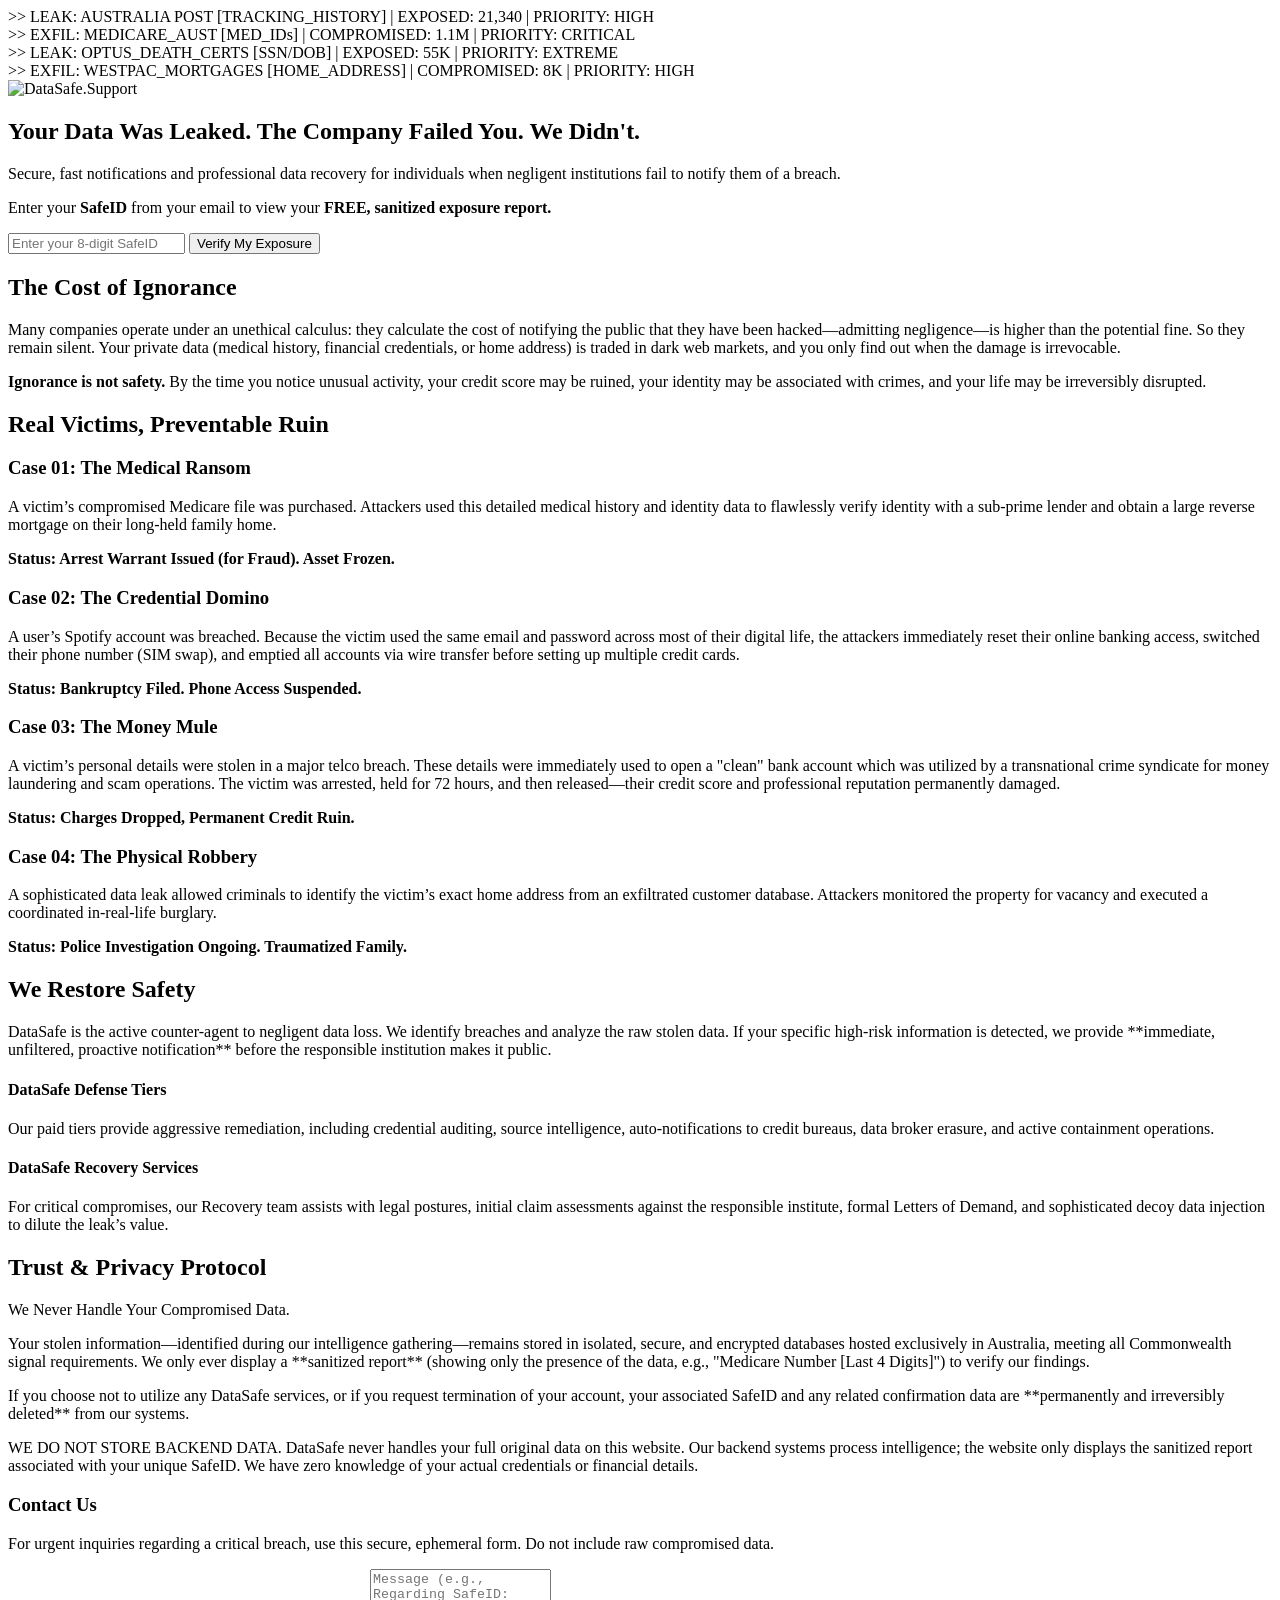
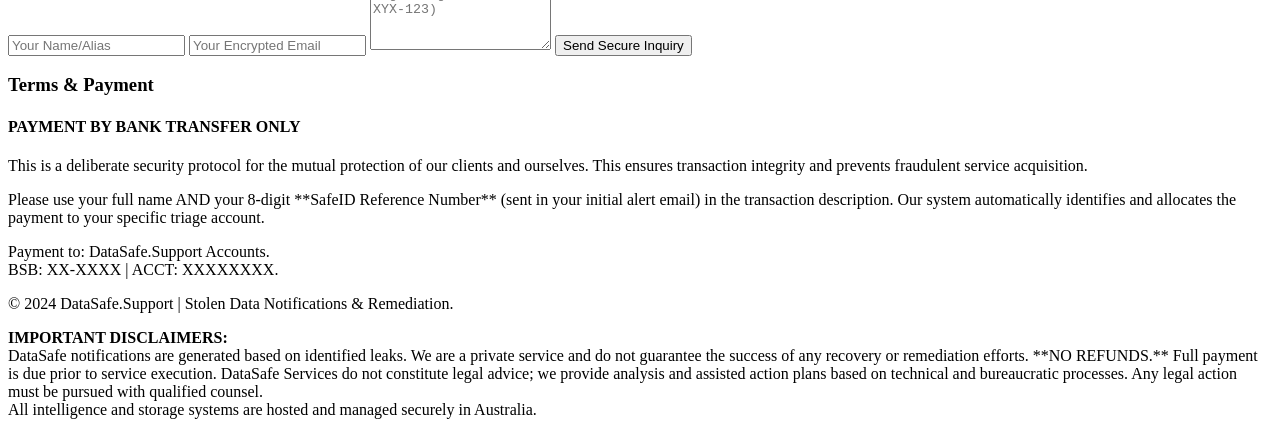
==== index.html @ 3dfd9008 "Create index.html" ====
<!DOCTYPE html>
<html lang="en">
<head>
    <meta charset="UTF-8">
    <meta name="viewport" content="width=device-width, initial-scale=1.0">
    <title>DataSafe.Support | Stolen Data Notifications & Recovery</title>
    
    <link rel="stylesheet" href="style.css">

    <link rel="preconnect" href="https://fonts.googleapis.com">
    <link href="https://fonts.googleapis.com/css2?family=Saira:wght@600;800&family=Open+Sans:wght@400;700&display=swap" rel="stylesheet">
</head>
<body>

<div class="ticker-wrap">
  <div class="ticker">
    <div class="ticker__item">>> LEAK: AUSTRALIA POST [TRACKING_HISTORY] | EXPOSED: 21,340 | PRIORITY: HIGH</div>
    <div class="ticker__item">>> EXFIL: MEDICARE_AUST [MED_IDs] | COMPROMISED: 1.1M | PRIORITY: CRITICAL</div>
    <div class="ticker__item">>> LEAK: OPTUS_DEATH_CERTS [SSN/DOB] | EXPOSED: 55K | PRIORITY: EXTREME</div>
    <div class="ticker__item">>> EXFIL: WESTPAC_MORTGAGES [HOME_ADDRESS] | COMPROMISED: 8K | PRIORITY: HIGH</div>
  </div>
</div>

<header>
    <div class="container">
        <img src="datasafe-logo.png" alt="DataSafe.Support" class="logo">
    </div>
</header>

<section id="hero">
    <div class="container hero-content">
        <h1>Your Data Was Leaked. The Company Failed You. We Didn't.</h1>
        <p class="subtitle">Secure, fast notifications and professional data recovery for individuals when negligent institutions fail to notify them of a breach.</p>
        <p class="cta-text">Enter your <strong>SafeID</strong> from your email to view your <strong>FREE, sanitized exposure report.</strong></p>
        
        <div class="safe-id-entry">
            <form action="#">
                <input type="text" placeholder="Enter your 8-digit SafeID" name="safe_id" class="id-input">
                <button type="submit" class="btn btn-primary">Verify My Exposure</button>
            </form>
        </div>
    </div>
</section>

<section id="problem">
    <div class="container">
        <h2>The Cost of Ignorance</h2>
        <p class="intro-text">Many companies operate under an unethical calculus: they calculate the cost of notifying the public that they have been hacked—admitting negligence—is higher than the potential fine. So they remain silent. Your private data (medical history, financial credentials, or home address) is traded in dark web markets, and you only find out when the damage is irrevocable.</p>
        <p class="intro-text"><strong>Ignorance is not safety.</strong> By the time you notice unusual activity, your credit score may be ruined, your identity may be associated with crimes, and your life may be irreversibly disrupted.</p>
    </div>
</section>

<section id="case-studies">
    <div class="container">
        <h2>Real Victims, Preventable Ruin</h2>
        
        <div class="case-grid">
            <div class="case-card">
                <h3>Case 01: The Medical Ransom</h3>
                <p>A victim’s compromised Medicare file was purchased. Attackers used this detailed medical history and identity data to flawlessly verify identity with a sub-prime lender and obtain a large reverse mortgage on their long-held family home.</p>
                <p class="outcome"><strong>Status: Arrest Warrant Issued (for Fraud). Asset Frozen.</strong></p>
            </div>
            <div class="case-card">
                <h3>Case 02: The Credential Domino</h3>
                <p>A user’s Spotify account was breached. Because the victim used the same email and password across most of their digital life, the attackers immediately reset their online banking access, switched their phone number (SIM swap), and emptied all accounts via wire transfer before setting up multiple credit cards.</p>
                <p class="outcome"><strong>Status: Bankruptcy Filed. Phone Access Suspended.</strong></p>
            </div>
            <div class="case-card">
                <h3>Case 03: The Money Mule</h3>
                <p>A victim’s personal details were stolen in a major telco breach. These details were immediately used to open a "clean" bank account which was utilized by a transnational crime syndicate for money laundering and scam operations. The victim was arrested, held for 72 hours, and then released—their credit score and professional reputation permanently damaged.</p>
                <p class="outcome"><strong>Status: Charges Dropped, Permanent Credit Ruin.</strong></p>
            </div>
            <div class="case-card">
                <h3>Case 04: The Physical Robbery</h3>
                <p>A sophisticated data leak allowed criminals to identify the victim’s exact home address from an exfiltrated customer database. Attackers monitored the property for vacancy and executed a coordinated in-real-life burglary.</p>
                <p class="outcome"><strong>Status: Police Investigation Ongoing. Traumatized Family.</strong></p>
            </div>
        </div>
    </div>
</section>

<section id="solution">
    <div class="container">
        <h2>We Restore Safety</h2>
        <p class="intro-text">DataSafe is the active counter-agent to negligent data loss. We identify breaches and analyze the raw stolen data. If your specific high-risk information is detected, we provide **immediate, unfiltered, proactive notification** before the responsible institution makes it public.</p>
        
        <div class="solution-details">
            <div class="solution-column">
                <h4>DataSafe Defense Tiers</h4>
                <p>Our paid tiers provide aggressive remediation, including credential auditing, source intelligence, auto-notifications to credit bureaus, data broker erasure, and active containment operations.</p>
            </div>
            <div class="solution-column">
                <h4>DataSafe Recovery Services</h4>
                <p>For critical compromises, our Recovery team assists with legal postures, initial claim assessments against the responsible institute, formal Letters of Demand, and sophisticated decoy data injection to dilute the leak’s value.</p>
            </div>
        </div>
    </div>
</section>

<section id="trust">
    <div class="container">
        <h2>Trust & Privacy Protocol</h2>
        <p class="disclaimer-large">We Never Handle Your Compromised Data.</p>
        <p>Your stolen information—identified during our intelligence gathering—remains stored in isolated, secure, and encrypted databases hosted exclusively in Australia, meeting all Commonwealth signal requirements. We only ever display a **sanitized report** (showing only the presence of the data, e.g., "Medicare Number [Last 4 Digits]") to verify our findings.</p>
        <p>If you choose not to utilize any DataSafe services, or if you request termination of your account, your associated SafeID and any related confirmation data are **permanently and irreversibly deleted** from our systems.</p>
        <p class="disclaimer-small">WE DO NOT STORE BACKEND DATA. DataSafe never handles your full original data on this website. Our backend systems process intelligence; the website only displays the sanitized report associated with your unique SafeID. We have zero knowledge of your actual credentials or financial details.</p>
    </div>
</section>

<section id="contact">
    <div class="containers contact-grid">
        <div class="contact-form-section">
            <h3>Contact Us</h3>
            <p>For urgent inquiries regarding a critical breach, use this secure, ephemeral form. Do not include raw compromised data.</p>
            <form action="#" class="contact-form">
                <input type="text" placeholder="Your Name/Alias" name="name" required>
                <input type="email" placeholder="Your Encrypted Email" name="email" required>
                <textarea placeholder="Message (e.g., Regarding SafeID: XYX-123)" name="message" rows="5"></textarea>
                <button type="submit" class="btn btn-primary btn-block">Send Secure Inquiry</button>
            </form>
        </div>
        
        <div class="payment-terms">
            <h3>Terms & Payment</h3>
            <div class="bank-transfer">
                <h4>PAYMENT BY BANK TRANSFER ONLY</h4>
                <p>This is a deliberate security protocol for the mutual protection of our clients and ourselves. This ensures transaction integrity and prevents fraudulent service acquisition.</p>
                <p>Please use your full name AND your 8-digit **SafeID Reference Number** (sent in your initial alert email) in the transaction description. Our system automatically identifies and allocates the payment to your specific triage account.</p>
            </div>
            
            <p class="footer-terms">Payment to: DataSafe.Support Accounts.<br>BSB: XX-XXXX | ACCT: XXXXXXXX.</p>
        </div>
    </div>
</section>

<footer>
    <div class="container">
        <p>&copy; 2024 DataSafe.Support | Stolen Data Notifications & Remediation.</p>
        <p class="disclaimer-footer">
            <strong>IMPORTANT DISCLAIMERS:</strong><br>
            DataSafe notifications are generated based on identified leaks. We are a private service and do not guarantee the success of any recovery or remediation efforts. **NO REFUNDS.** Full payment is due prior to service execution. DataSafe Services do not constitute legal advice; we provide analysis and assisted action plans based on technical and bureaucratic processes. Any legal action must be pursued with qualified counsel.<br>
            All intelligence and storage systems are hosted and managed securely in Australia.
        </p>
    </div>
</footer>

</body>
</html>
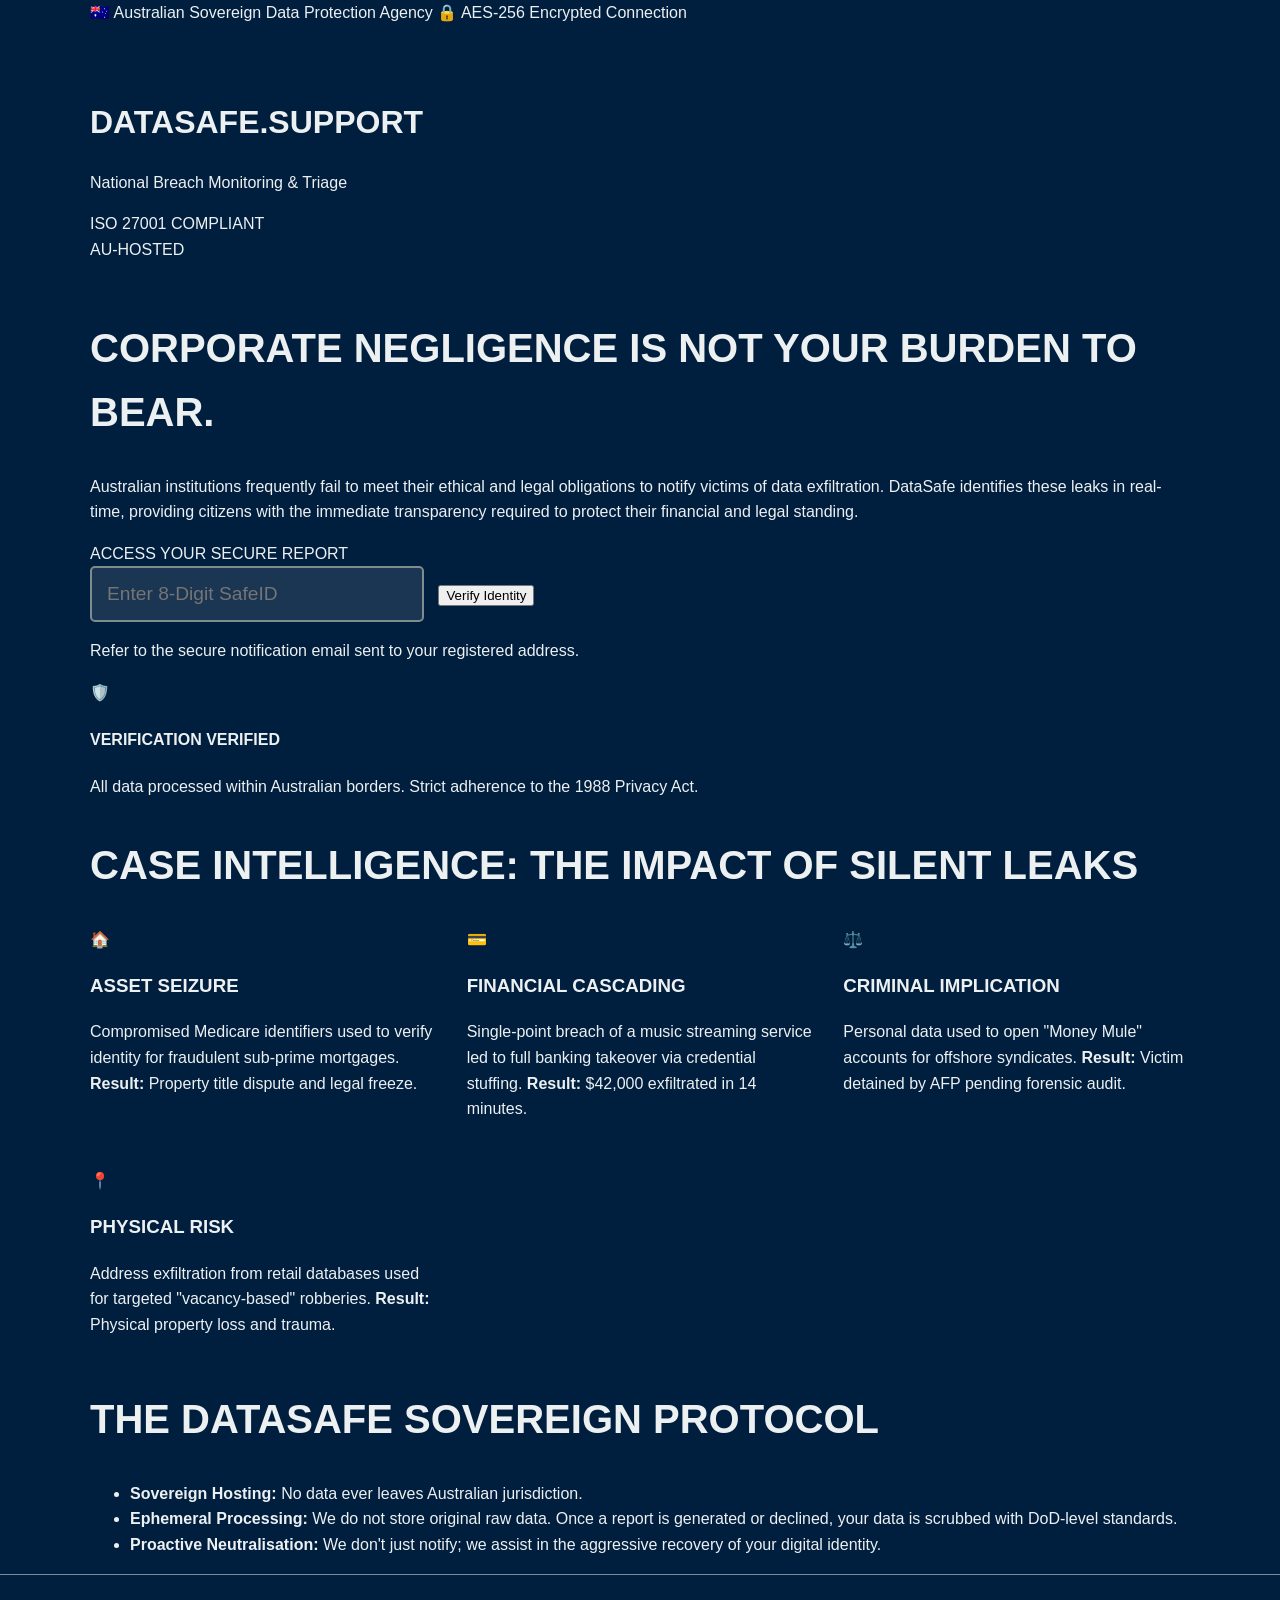
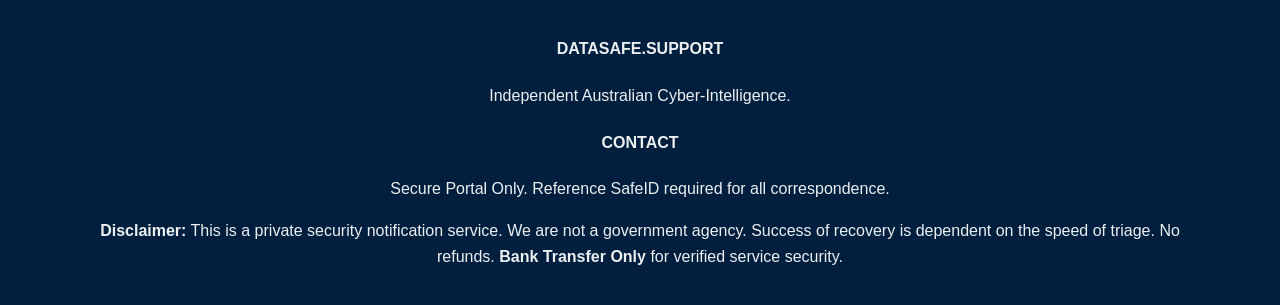
==== commit 231dea76: "Update index.html" ====
--- a/index.html
+++ b/index.html
@@ -1,146 +1,117 @@
 <!DOCTYPE html>
-<html lang="en">
+<html lang="en-AU">
 <head>
     <meta charset="UTF-8">
     <meta name="viewport" content="width=device-width, initial-scale=1.0">
-    <title>DataSafe.Support | Stolen Data Notifications & Recovery</title>
-    
+    <title>DataSafe.Support | Australian Data Breach Notification & Recovery</title>
     <link rel="stylesheet" href="style.css">
-
-    <link rel="preconnect" href="https://fonts.googleapis.com">
-    <link href="https://fonts.googleapis.com/css2?family=Saira:wght@600;800&family=Open+Sans:wght@400;700&display=swap" rel="stylesheet">
+    <link href="https://fonts.googleapis.com/css2?family=Libre+Baskerville:ital,wght@0,400;0,700;1,400&family=Inter:wght@400;600&display=swap" rel="stylesheet">
 </head>
 <body>
 
-<div class="ticker-wrap">
-  <div class="ticker">
-    <div class="ticker__item">>> LEAK: AUSTRALIA POST [TRACKING_HISTORY] | EXPOSED: 21,340 | PRIORITY: HIGH</div>
-    <div class="ticker__item">>> EXFIL: MEDICARE_AUST [MED_IDs] | COMPROMISED: 1.1M | PRIORITY: CRITICAL</div>
-    <div class="ticker__item">>> LEAK: OPTUS_DEATH_CERTS [SSN/DOB] | EXPOSED: 55K | PRIORITY: EXTREME</div>
-    <div class="ticker__item">>> EXFIL: WESTPAC_MORTGAGES [HOME_ADDRESS] | COMPROMISED: 8K | PRIORITY: HIGH</div>
-  </div>
-</div>
+<nav class="top-bar">
+    <div class="container">
+        <span><span class="flag">🇦🇺</span> Australian Sovereign Data Protection Agency</span>
+        <span class="secure-tag">🔒 AES-256 Encrypted Connection</span>
+    </div>
+</nav>
 
 <header>
-    <div class="container">
-        <img src="datasafe-logo.png" alt="DataSafe.Support" class="logo">
+    <div class="container header-flex">
+        <div class="logo-area">
+            <h1>DataSafe<span class="dot">.</span>Support</h1>
+            <p class="tagline">National Breach Monitoring & Triage</p>
+        </div>
+        <div class="header-badges">
+            <div class="badge">ISO 27001 COMPLIANT</div>
+            <div class="badge">AU-HOSTED</div>
+        </div>
     </div>
 </header>
 
-<section id="hero">
-    <div class="container hero-content">
-        <h1>Your Data Was Leaked. The Company Failed You. We Didn't.</h1>
-        <p class="subtitle">Secure, fast notifications and professional data recovery for individuals when negligent institutions fail to notify them of a breach.</p>
-        <p class="cta-text">Enter your <strong>SafeID</strong> from your email to view your <strong>FREE, sanitized exposure report.</strong></p>
-        
-        <div class="safe-id-entry">
-            <form action="#">
-                <input type="text" placeholder="Enter your 8-digit SafeID" name="safe_id" class="id-input">
-                <button type="submit" class="btn btn-primary">Verify My Exposure</button>
-            </form>
-        </div>
-    </div>
-</section>
-
-<section id="problem">
+<section class="hero-institutional">
     <div class="container">
-        <h2>The Cost of Ignorance</h2>
-        <p class="intro-text">Many companies operate under an unethical calculus: they calculate the cost of notifying the public that they have been hacked—admitting negligence—is higher than the potential fine. So they remain silent. Your private data (medical history, financial credentials, or home address) is traded in dark web markets, and you only find out when the damage is irrevocable.</p>
-        <p class="intro-text"><strong>Ignorance is not safety.</strong> By the time you notice unusual activity, your credit score may be ruined, your identity may be associated with crimes, and your life may be irreversibly disrupted.</p>
-    </div>
-</section>
-
-<section id="case-studies">
-    <div class="container">
-        <h2>Real Victims, Preventable Ruin</h2>
-        
-        <div class="case-grid">
-            <div class="case-card">
-                <h3>Case 01: The Medical Ransom</h3>
-                <p>A victim’s compromised Medicare file was purchased. Attackers used this detailed medical history and identity data to flawlessly verify identity with a sub-prime lender and obtain a large reverse mortgage on their long-held family home.</p>
-                <p class="outcome"><strong>Status: Arrest Warrant Issued (for Fraud). Asset Frozen.</strong></p>
+        <div class="hero-grid">
+            <div class="hero-text">
+                <h2>Corporate Negligence is Not Your Burden to Bear.</h2>
+                <p>Australian institutions frequently fail to meet their ethical and legal obligations to notify victims of data exfiltration. DataSafe identifies these leaks in real-time, providing citizens with the immediate transparency required to protect their financial and legal standing.</p>
+                
+                <div class="action-box">
+                    <label>ACCESS YOUR SECURE REPORT</label>
+                    <div class="input-group">
+                        <input type="text" placeholder="Enter 8-Digit SafeID" class="id-input">
+                        <button class="btn-gov">Verify Identity</button>
+                    </div>
+                    <p class="input-note">Refer to the secure notification email sent to your registered address.</p>
+                </div>
             </div>
-            <div class="case-card">
-                <h3>Case 02: The Credential Domino</h3>
-                <p>A user’s Spotify account was breached. Because the victim used the same email and password across most of their digital life, the attackers immediately reset their online banking access, switched their phone number (SIM swap), and emptied all accounts via wire transfer before setting up multiple credit cards.</p>
-                <p class="outcome"><strong>Status: Bankruptcy Filed. Phone Access Suspended.</strong></p>
-            </div>
-            <div class="case-card">
-                <h3>Case 03: The Money Mule</h3>
-                <p>A victim’s personal details were stolen in a major telco breach. These details were immediately used to open a "clean" bank account which was utilized by a transnational crime syndicate for money laundering and scam operations. The victim was arrested, held for 72 hours, and then released—their credit score and professional reputation permanently damaged.</p>
-                <p class="outcome"><strong>Status: Charges Dropped, Permanent Credit Ruin.</strong></p>
-            </div>
-            <div class="case-card">
-                <h3>Case 04: The Physical Robbery</h3>
-                <p>A sophisticated data leak allowed criminals to identify the victim’s exact home address from an exfiltrated customer database. Attackers monitored the property for vacancy and executed a coordinated in-real-life burglary.</p>
-                <p class="outcome"><strong>Status: Police Investigation Ongoing. Traumatized Family.</strong></p>
+            <div class="hero-sidebar">
+                <div class="trust-seal">
+                    <div class="seal-icon">🛡️</div>
+                    <h4>Verification Verified</h4>
+                    <p>All data processed within Australian borders. Strict adherence to the 1988 Privacy Act.</p>
+                </div>
             </div>
         </div>
     </div>
 </section>
 
-<section id="solution">
+<section class="case-studies-refined">
     <div class="container">
-        <h2>We Restore Safety</h2>
-        <p class="intro-text">DataSafe is the active counter-agent to negligent data loss. We identify breaches and analyze the raw stolen data. If your specific high-risk information is detected, we provide **immediate, unfiltered, proactive notification** before the responsible institution makes it public.</p>
-        
-        <div class="solution-details">
-            <div class="solution-column">
-                <h4>DataSafe Defense Tiers</h4>
-                <p>Our paid tiers provide aggressive remediation, including credential auditing, source intelligence, auto-notifications to credit bureaus, data broker erasure, and active containment operations.</p>
+        <h2 class="section-title">Case Intelligence: The Impact of Silent Leaks</h2>
+        <div class="case-grid">
+            <div class="case-item">
+                <div class="case-icon">🏠</div>
+                <h3>Asset Seizure</h3>
+                <p>Compromised Medicare identifiers used to verify identity for fraudulent sub-prime mortgages. <strong>Result:</strong> Property title dispute and legal freeze.</p>
             </div>
-            <div class="solution-column">
-                <h4>DataSafe Recovery Services</h4>
-                <p>For critical compromises, our Recovery team assists with legal postures, initial claim assessments against the responsible institute, formal Letters of Demand, and sophisticated decoy data injection to dilute the leak’s value.</p>
+            <div class="case-item">
+                <div class="case-icon">💳</div>
+                <h3>Financial Cascading</h3>
+                <p>Single-point breach of a music streaming service led to full banking takeover via credential stuffing. <strong>Result:</strong> $42,000 exfiltrated in 14 minutes.</p>
+            </div>
+            <div class="case-item">
+                <div class="case-icon">⚖️</div>
+                <h3>Criminal Implication</h3>
+                <p>Personal data used to open "Money Mule" accounts for offshore syndicates. <strong>Result:</strong> Victim detained by AFP pending forensic audit.</p>
+            </div>
+            <div class="case-item">
+                <div class="case-icon">📍</div>
+                <h3>Physical Risk</h3>
+                <p>Address exfiltration from retail databases used for targeted "vacancy-based" robberies. <strong>Result:</strong> Physical property loss and trauma.</p>
             </div>
         </div>
     </div>
 </section>
 
-<section id="trust">
+<section class="protocol-section">
     <div class="container">
-        <h2>Trust & Privacy Protocol</h2>
-        <p class="disclaimer-large">We Never Handle Your Compromised Data.</p>
-        <p>Your stolen information—identified during our intelligence gathering—remains stored in isolated, secure, and encrypted databases hosted exclusively in Australia, meeting all Commonwealth signal requirements. We only ever display a **sanitized report** (showing only the presence of the data, e.g., "Medicare Number [Last 4 Digits]") to verify our findings.</p>
-        <p>If you choose not to utilize any DataSafe services, or if you request termination of your account, your associated SafeID and any related confirmation data are **permanently and irreversibly deleted** from our systems.</p>
-        <p class="disclaimer-small">WE DO NOT STORE BACKEND DATA. DataSafe never handles your full original data on this website. Our backend systems process intelligence; the website only displays the sanitized report associated with your unique SafeID. We have zero knowledge of your actual credentials or financial details.</p>
-    </div>
-</section>
-
-<section id="contact">
-    <div class="containers contact-grid">
-        <div class="contact-form-section">
-            <h3>Contact Us</h3>
-            <p>For urgent inquiries regarding a critical breach, use this secure, ephemeral form. Do not include raw compromised data.</p>
-            <form action="#" class="contact-form">
-                <input type="text" placeholder="Your Name/Alias" name="name" required>
-                <input type="email" placeholder="Your Encrypted Email" name="email" required>
-                <textarea placeholder="Message (e.g., Regarding SafeID: XYX-123)" name="message" rows="5"></textarea>
-                <button type="submit" class="btn btn-primary btn-block">Send Secure Inquiry</button>
-            </form>
-        </div>
-        
-        <div class="payment-terms">
-            <h3>Terms & Payment</h3>
-            <div class="bank-transfer">
-                <h4>PAYMENT BY BANK TRANSFER ONLY</h4>
-                <p>This is a deliberate security protocol for the mutual protection of our clients and ourselves. This ensures transaction integrity and prevents fraudulent service acquisition.</p>
-                <p>Please use your full name AND your 8-digit **SafeID Reference Number** (sent in your initial alert email) in the transaction description. Our system automatically identifies and allocates the payment to your specific triage account.</p>
-            </div>
-            
-            <p class="footer-terms">Payment to: DataSafe.Support Accounts.<br>BSB: XX-XXXX | ACCT: XXXXXXXX.</p>
+        <div class="protocol-box">
+            <h2>The DataSafe Sovereign Protocol</h2>
+            <ul>
+                <li><strong>Sovereign Hosting:</strong> No data ever leaves Australian jurisdiction.</li>
+                <li><strong>Ephemeral Processing:</strong> We do not store original raw data. Once a report is generated or declined, your data is scrubbed with DoD-level standards.</li>
+                <li><strong>Proactive Neutralisation:</strong> We don't just notify; we assist in the aggressive recovery of your digital identity.</li>
+            </ul>
         </div>
     </div>
 </section>
 
 <footer>
     <div class="container">
-        <p>&copy; 2024 DataSafe.Support | Stolen Data Notifications & Remediation.</p>
-        <p class="disclaimer-footer">
-            <strong>IMPORTANT DISCLAIMERS:</strong><br>
-            DataSafe notifications are generated based on identified leaks. We are a private service and do not guarantee the success of any recovery or remediation efforts. **NO REFUNDS.** Full payment is due prior to service execution. DataSafe Services do not constitute legal advice; we provide analysis and assisted action plans based on technical and bureaucratic processes. Any legal action must be pursued with qualified counsel.<br>
-            All intelligence and storage systems are hosted and managed securely in Australia.
-        </p>
+        <div class="footer-grid">
+            <div>
+                <h4>DataSafe.Support</h4>
+                <p>Independent Australian Cyber-Intelligence.</p>
+            </div>
+            <div>
+                <h4>Contact</h4>
+                <p>Secure Portal Only. Reference SafeID required for all correspondence.</p>
+            </div>
+        </div>
+        <div class="legal-footer">
+            <p><strong>Disclaimer:</strong> This is a private security notification service. We are not a government agency. Success of recovery is dependent on the speed of triage. No refunds. <strong>Bank Transfer Only</strong> for verified service security.</p>
+        </div>
     </div>
 </footer>
 
--- a/style.css
+++ b/style.css
@@ -0,0 +1,289 @@
+/* --- UNIVERSAL STYLES --- */
+:root {
+  --main-bg: #001F3F; /* Dark Navy */
+  --alt-bg: #002D5C;
+  --text-primary: #ECF0F1; /* Cloud White */
+  --text-alt: #7F8C8D; /* Gray */
+  --action-red: #E74C3C;
+  --font-main: 'Open Sans', sans-serif;
+  --font-header: 'Saira', sans-serif;
+  --max-width: 1100px;
+}
+
+body {
+  margin: 0;
+  padding: 0;
+  background-color: var(--main-bg);
+  color: var(--text-primary);
+  font-family: var(--font-main);
+  line-height: 1.6;
+}
+
+.container {
+  max-width: var(--max-width);
+  margin: 0 auto;
+  padding: 0 20px;
+}
+
+h1, h2, h3, h4 {
+  font-family: var(--font-header);
+  text-transform: uppercase;
+}
+
+a {
+  text-decoration: none;
+  color: var(--text-primary);
+}
+
+img {
+  max-width: 100%;
+}
+
+/* --- LEAK TICKER BANNERS --- */
+.ticker-wrap {
+    width: 100%;
+    background-color: #00152B; /* Darker navy */
+    overflow: hidden;
+    position: fixed;
+    top: 0;
+    left: 0;
+    z-index: 999;
+}
+
+.ticker {
+    display: inline-block;
+    height: 35px;
+    line-height: 35px;
+    white-space: nowrap;
+    padding-right: 100%;
+    box-sizing: content-box;
+    animation: ticker 60s linear infinite;
+    font-family: 'Courier New', monospace; /* Tech feel */
+    font-size: 0.8rem;
+    letter-spacing: 0.1em;
+}
+
+.ticker__item {
+    display: inline-block;
+    padding: 0 2rem;
+    color: var(--action-red); /* Urgency */
+}
+
+@keyframes ticker {
+    0% { transform: translate3d(0, 0, 0); }
+    100% { transform: translate3d(-100%, 0, 0); }
+}
+
+/* --- HEADER --- */
+header {
+  padding: 50px 0 20px;
+  background-color: var(--main-bg);
+}
+
+.logo {
+  max-height: 120px; /* Large, powerful logo */
+  display: block;
+  margin: 0 auto;
+}
+
+/* --- BUTTONS --- */
+.btn {
+  display: inline-block;
+  padding: 15px 30px;
+  border-radius: 5px;
+  font-weight: bold;
+  cursor: pointer;
+  transition: background 0.3s ease;
+  border: none;
+}
+
+.btn-primary {
+  background-color: var(--action-red);
+  color: #fff;
+}
+
+.btn-primary:hover {
+  background-color: #C0392B;
+}
+
+.btn-block {
+    display: block;
+    width: 100%;
+}
+
+/* --- HERO --- */
+#hero {
+  padding: 100px 0 80px;
+  background-image: linear-gradient(to bottom, var(--alt-bg), var(--main-bg));
+  text-align: center;
+}
+
+#hero h1 {
+  font-size: 3.5rem;
+  line-height: 1.1;
+  color: var(--action-red);
+  margin-bottom: 20px;
+}
+
+#hero .subtitle {
+  font-size: 1.3rem;
+  max-width: 800px;
+  margin: 0 auto 30px;
+}
+
+#hero .cta-text {
+    font-size: 1rem;
+    color: var(--text-alt);
+    margin-bottom: 10px;
+}
+
+.id-input {
+    padding: 15px;
+    font-size: 1.2rem;
+    border: 2px solid var(--text-alt);
+    border-radius: 5px;
+    background-color: rgba(255, 255, 255, 0.1);
+    color: #fff;
+    width: 300px;
+    margin-right: 10px;
+}
+
+/* --- PROBLEM & SOLUTION SECTIONS --- */
+#problem, #solution, #trust {
+  padding: 80px 0;
+}
+
+#problem {
+    background-color: var(--alt-bg);
+}
+
+.intro-text {
+    font-size: 1.1rem;
+    color: var(--text-alt);
+    max-width: 900px;
+    margin-bottom: 20px;
+}
+
+h2 {
+    font-size: 2.5rem;
+    margin-bottom: 30px;
+}
+
+.solution-details {
+    display: grid;
+    grid-template-columns: 1fr 1fr;
+    gap: 40px;
+}
+
+.solution-column {
+    background-color: var(--alt-bg);
+    padding: 30px;
+    border-radius: 10px;
+}
+
+/* --- CASE STUDIES --- */
+#case-studies {
+  padding: 80px 0;
+  background-color: #00152B; /* Darker navy */
+}
+
+.case-grid {
+    display: grid;
+    grid-template-columns: repeat(auto-fit, minmax(300px, 1fr));
+    gap: 30px;
+}
+
+.case-card {
+  background-color: var(--main-bg);
+  padding: 30px;
+  border-left: 5px solid var(--action-red);
+  border-radius: 5px;
+}
+
+.case-card h3 {
+  color: var(--action-red);
+  font-size: 1.4rem;
+}
+
+.outcome {
+    font-size: 0.9rem;
+    color: var(--text-alt);
+    margin-top: 15px;
+}
+
+/* --- TRUST & PRIVACY --- */
+#trust {
+    background-color: var(--alt-bg);
+}
+
+.disclaimer-large {
+    font-family: var(--font-header);
+    font-size: 2rem;
+    color: var(--text-primary);
+    margin-bottom: 20px;
+}
+
+.disclaimer-small {
+    font-size: 0.9rem;
+    color: var(--text-alt);
+    margin-top: 30px;
+    border-top: 1px solid var(--text-alt);
+    padding-top: 20px;
+}
+
+/* --- CONTACT & PAYMENT --- */
+#contact {
+    padding: 80px 0 0;
+}
+
+.contact-grid {
+    display: grid;
+    grid-template-columns: 1.5fr 1fr;
+    gap: 50px;
+    background-color: #00152B;
+    padding: 50px;
+    border-radius: 10px;
+}
+
+.contact-form input, .contact-form textarea {
+    width: 100%;
+    padding: 15px;
+    margin-bottom: 15px;
+    border: 2px solid var(--text-alt);
+    border-radius: 5px;
+    background-color: rgba(255, 255, 255, 0.1);
+    color: #fff;
+    box-sizing: border-box;
+}
+
+.bank-transfer {
+    background-color: var(--alt-bg);
+    padding: 20px;
+    border-radius: 5px;
+    margin-bottom: 20px;
+}
+
+.bank-transfer h4 {
+    color: var(--action-red);
+}
+
+.footer-terms {
+    font-size: 0.9rem;
+    color: var(--text-alt);
+}
+
+/* --- FOOTER --- */
+footer {
+  padding: 40px 0 20px;
+  background-color: var(--main-bg);
+  text-align: center;
+  border-top: 1px solid var(--text-alt);
+}
+
+.disclaimer-footer {
+  font-size: 0.8rem;
+  color: var(--text-alt);
+  max-width: 900px;
+  margin: 20px auto 0;
+  text-align: left;
+}
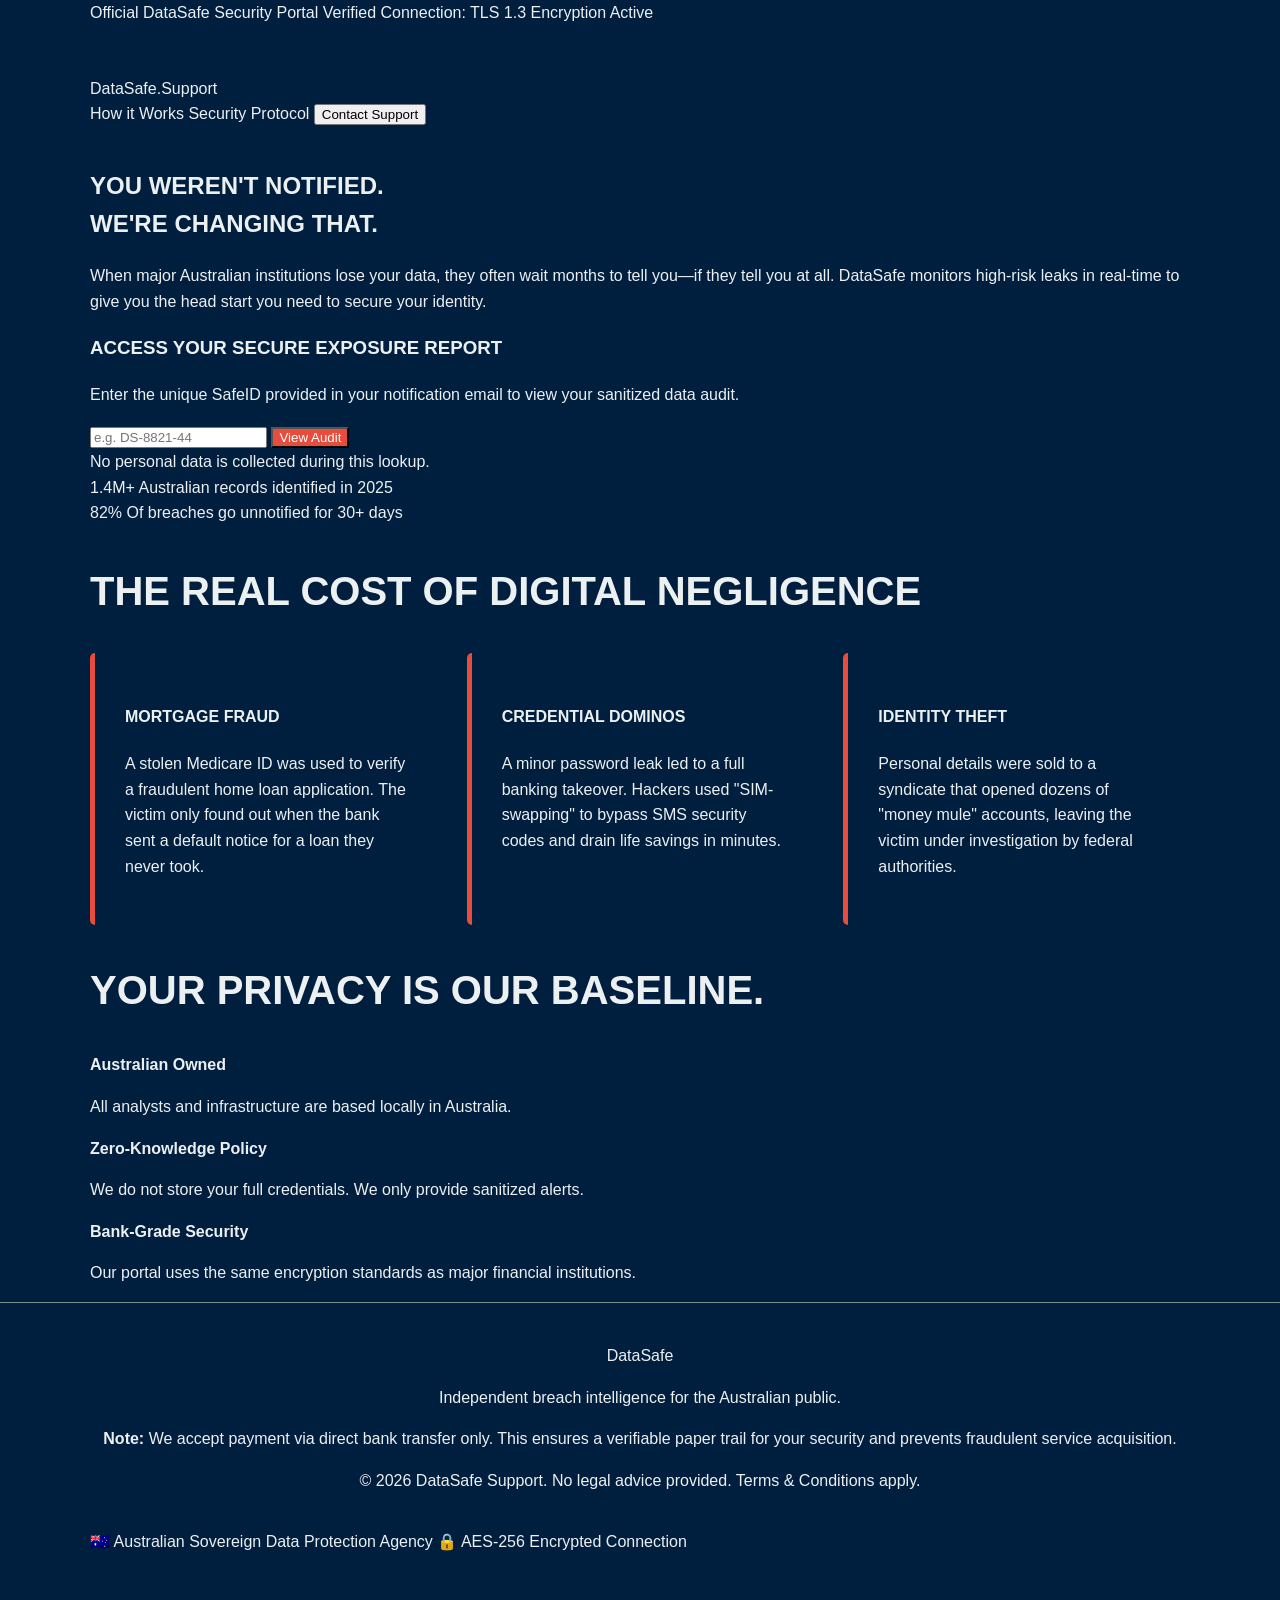
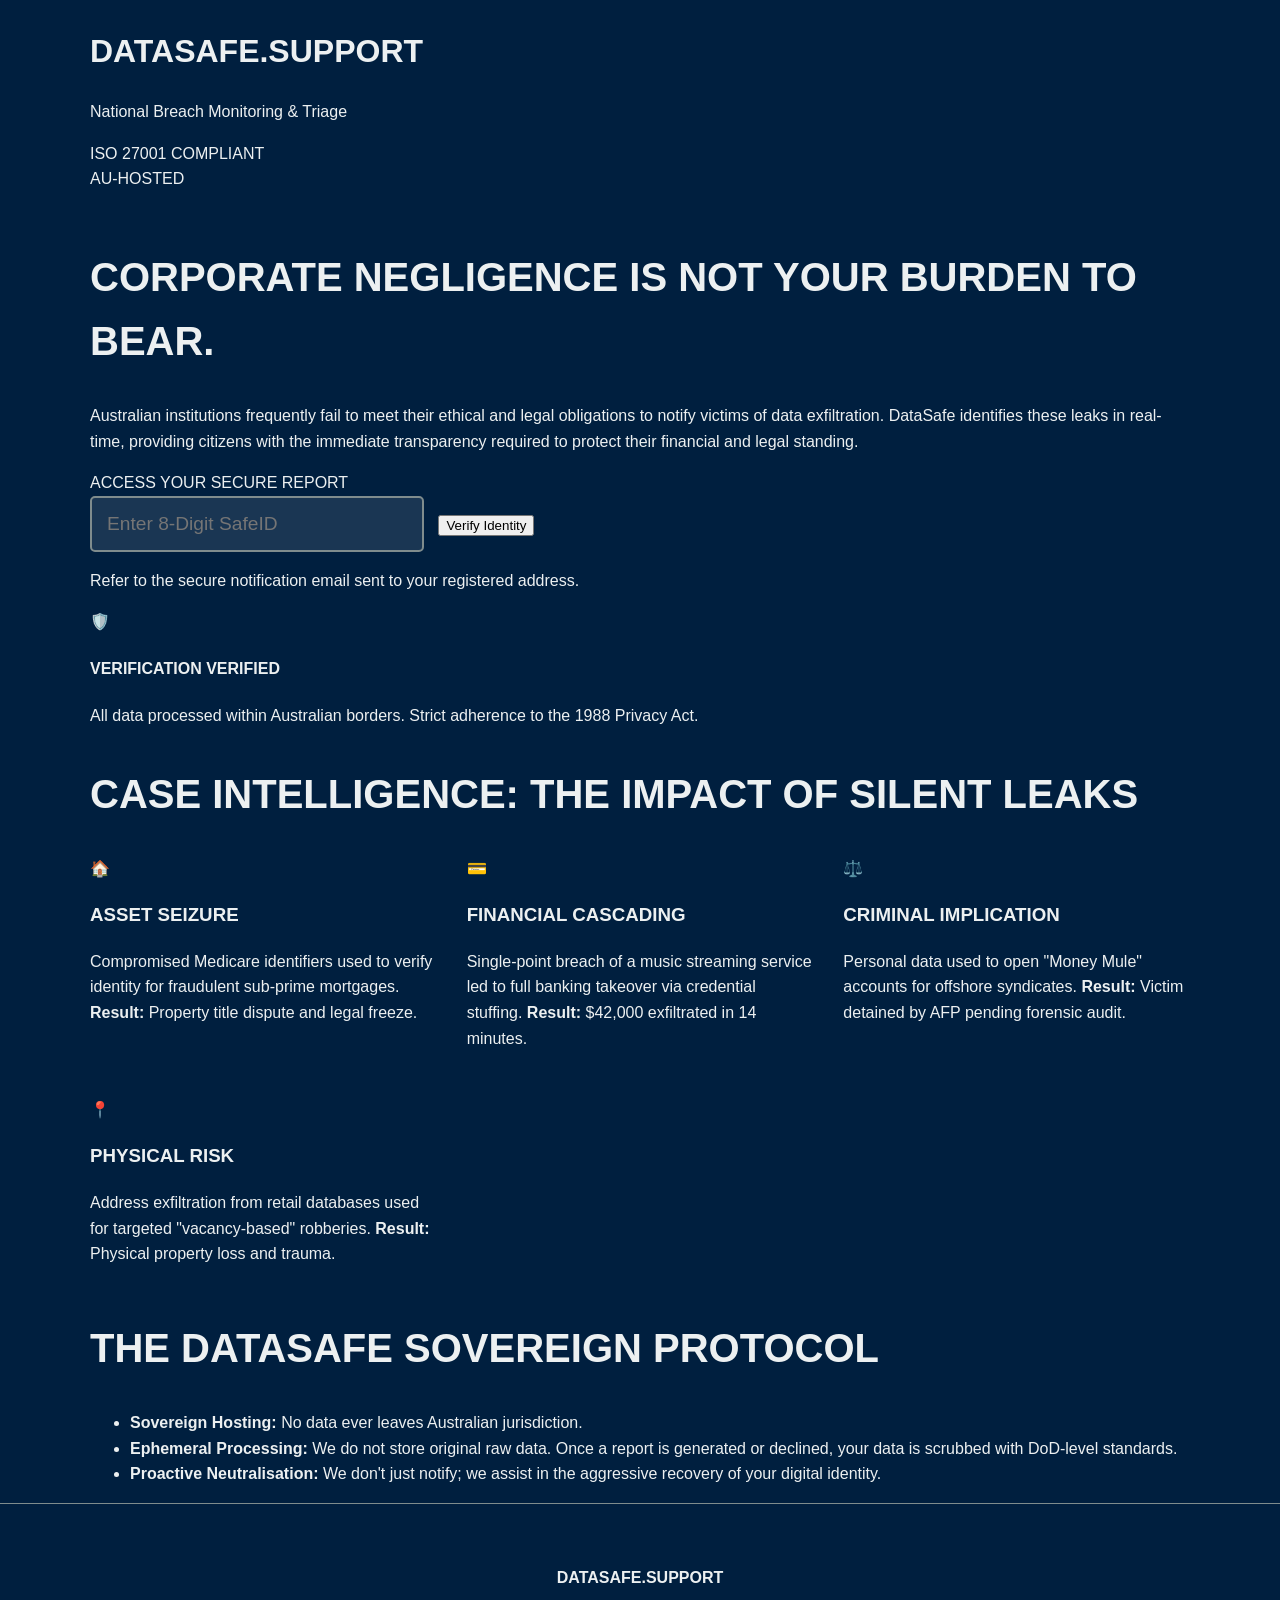
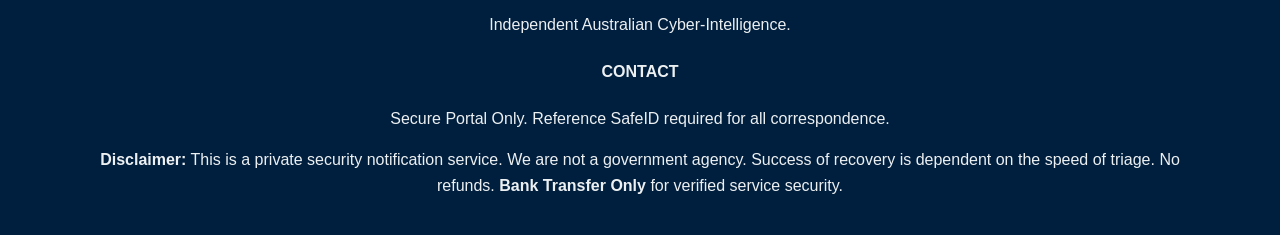
==== commit 16e60de5: "Update index.html" ====
--- a/index.html
+++ b/index.html
@@ -1,4 +1,122 @@
 <!DOCTYPE html>
+<html lang="en-AU">
+<head>
+    <meta charset="UTF-8">
+    <meta name="viewport" content="width=device-width, initial-scale=1.0">
+    <title>DataSafe | Australian Breach Intelligence & Response</title>
+    <link rel="stylesheet" href="style.css">
+    <link href="https://fonts.googleapis.com/css2?family=Public+Sans:wght@300;400;600;700&family=Playfair+Display:wght@700&display=swap" rel="stylesheet">
+</head>
+<body>
+
+<div class="security-banner">
+    <div class="container">
+        <span>Official DataSafe Security Portal</span>
+        <span>Verified Connection: TLS 1.3 Encryption Active</span>
+    </div>
+</div>
+
+<header>
+    <div class="container flex-header">
+        <div class="brand">
+            <span class="logo-text">DataSafe<span class="gold">.</span>Support</span>
+        </div>
+        <nav class="meta-nav">
+            <a href="#how-it-works">How it Works</a>
+            <a href="#security">Security Protocol</a>
+            <button class="btn-outline">Contact Support</button>
+        </nav>
+    </div>
+</header>
+
+<section class="hero">
+    <div class="container grid-hero">
+        <div class="hero-content">
+            <h1>You weren't notified. <br><span class="muted">We're changing that.</span></h1>
+            <p>When major Australian institutions lose your data, they often wait months to tell you—if they tell you at all. DataSafe monitors high-risk leaks in real-time to give you the head start you need to secure your identity.</p>
+            
+            <div class="id-portal">
+                <h3>Access Your Secure Exposure Report</h3>
+                <p>Enter the unique SafeID provided in your notification email to view your sanitized data audit.</p>
+                <form class="id-form">
+                    <input type="text" placeholder="e.g. DS-8821-44" class="main-input">
+                    <button type="submit" class="btn-primary">View Audit</button>
+                </form>
+                <span class="form-footer">No personal data is collected during this lookup.</span>
+            </div>
+        </div>
+        
+        <div class="hero-stats">
+            <div class="stat-card">
+                <span class="stat-num">1.4M+</span>
+                <span class="stat-desc">Australian records identified in 2025</span>
+            </div>
+            <div class="stat-card">
+                <span class="stat-num">82%</span>
+                <span class="stat-desc">Of breaches go unnotified for 30+ days</span>
+            </div>
+        </div>
+    </div>
+</section>
+
+<section class="case-studies" id="how-it-works">
+    <div class="container">
+        <h2 class="section-title">The Real Cost of Digital Negligence</h2>
+        <div class="case-grid">
+            <div class="case-card">
+                <div class="case-img mortgage"></div>
+                <h4>Mortgage Fraud</h4>
+                <p>A stolen Medicare ID was used to verify a fraudulent home loan application. The victim only found out when the bank sent a default notice for a loan they never took.</p>
+            </div>
+            <div class="case-card">
+                <div class="case-img accounts"></div>
+                <h4>Credential Dominos</h4>
+                <p>A minor password leak led to a full banking takeover. Hackers used "SIM-swapping" to bypass SMS security codes and drain life savings in minutes.</p>
+            </div>
+            <div class="case-card">
+                <div class="case-img identity"></div>
+                <h4>Identity Theft</h4>
+                <p>Personal details were sold to a syndicate that opened dozens of "money mule" accounts, leaving the victim under investigation by federal authorities.</p>
+            </div>
+        </div>
+    </div>
+</section>
+
+<section class="trust-bar">
+    <div class="container">
+        <h2>Your privacy is our baseline.</h2>
+        <div class="trust-grid">
+            <div class="trust-item">
+                <strong>Australian Owned</strong>
+                <p>All analysts and infrastructure are based locally in Australia.</p>
+            </div>
+            <div class="trust-item">
+                <strong>Zero-Knowledge Policy</strong>
+                <p>We do not store your full credentials. We only provide sanitized alerts.</p>
+            </div>
+            <div class="trust-item">
+                <strong>Bank-Grade Security</strong>
+                <p>Our portal uses the same encryption standards as major financial institutions.</p>
+            </div>
+        </div>
+    </div>
+</section>
+
+<footer>
+    <div class="container footer-content">
+        <div class="footer-left">
+            <span class="logo-footer">DataSafe</span>
+            <p>Independent breach intelligence for the Australian public.</p>
+        </div>
+        <div class="footer-right">
+            <p><strong>Note:</strong> We accept payment via direct bank transfer only. This ensures a verifiable paper trail for your security and prevents fraudulent service acquisition.</p>
+            <p class="legal">&copy; 2026 DataSafe Support. No legal advice provided. Terms & Conditions apply.</p>
+        </div>
+    </div>
+</footer>
+
+</body>
+</html><!DOCTYPE html>
 <html lang="en-AU">
 <head>
     <meta charset="UTF-8">
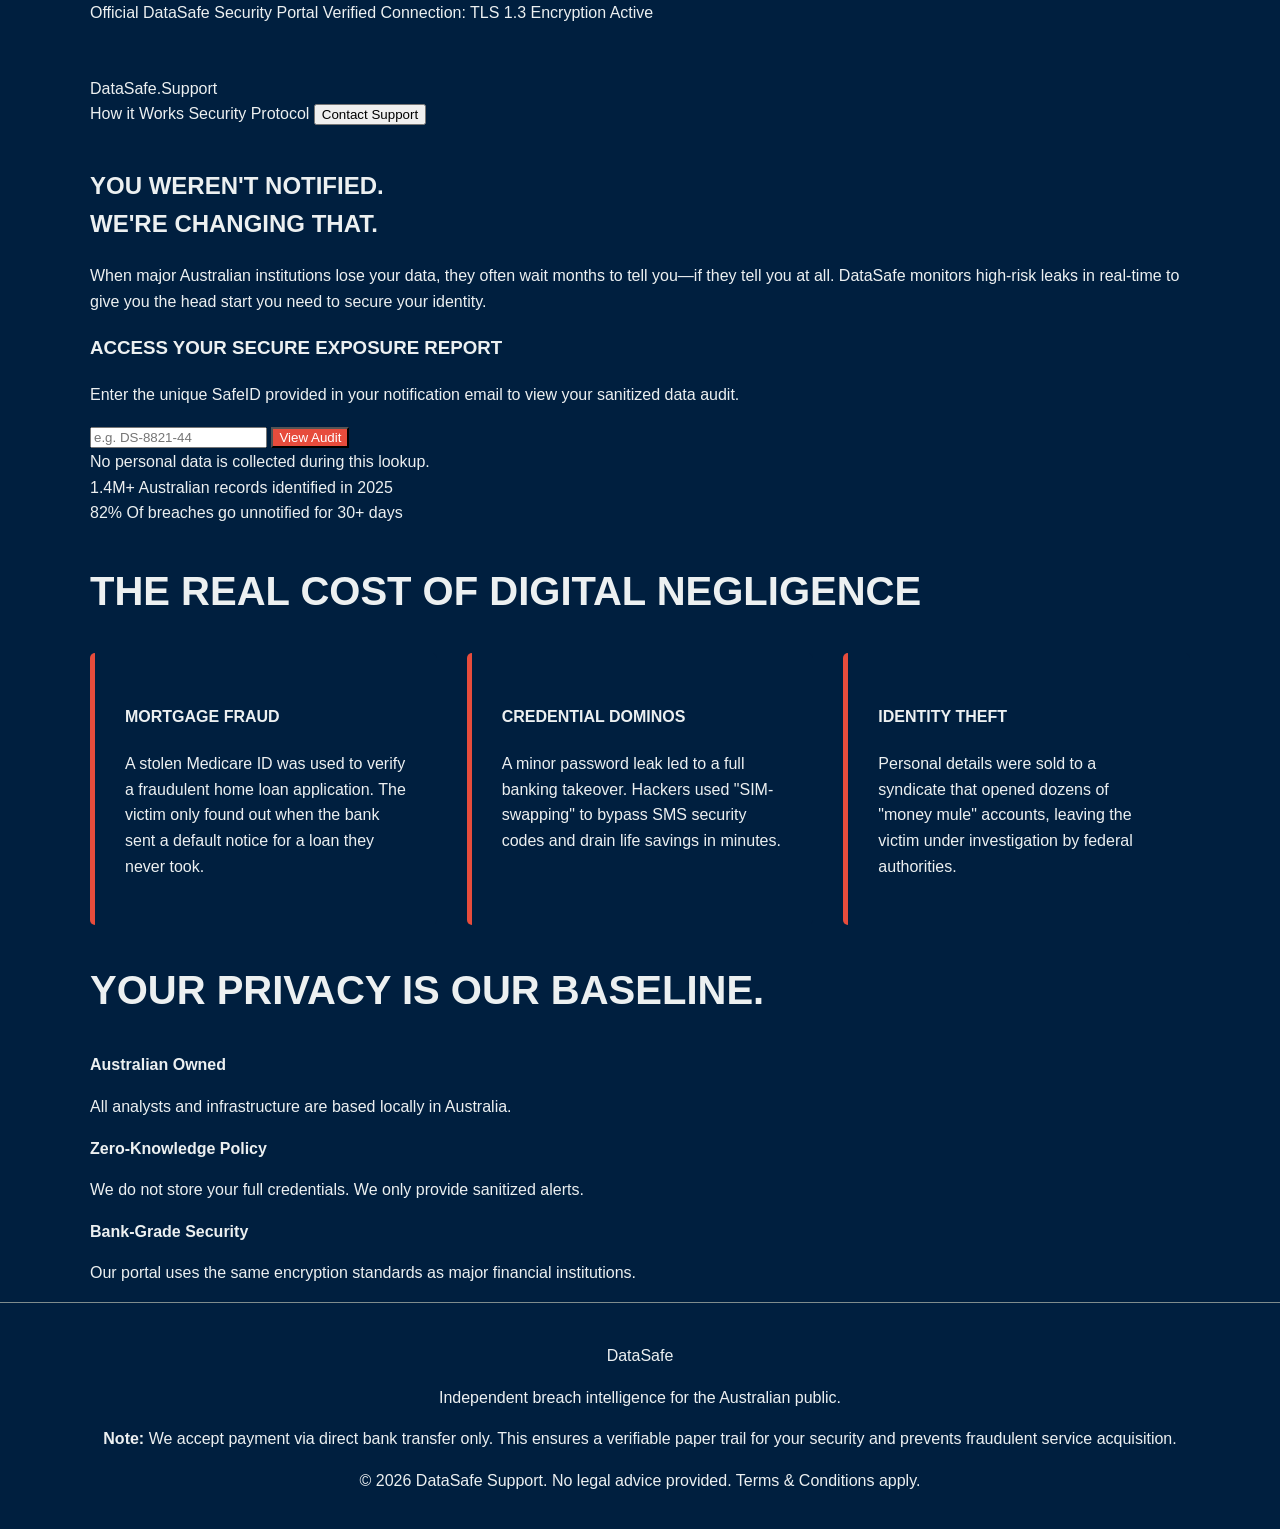
==== commit f71a1d78: "Update index.html" ====
--- a/index.html
+++ b/index.html
@@ -116,122 +116,4 @@
 </footer>
 
 </body>
-</html><!DOCTYPE html>
-<html lang="en-AU">
-<head>
-    <meta charset="UTF-8">
-    <meta name="viewport" content="width=device-width, initial-scale=1.0">
-    <title>DataSafe.Support | Australian Data Breach Notification & Recovery</title>
-    <link rel="stylesheet" href="style.css">
-    <link href="https://fonts.googleapis.com/css2?family=Libre+Baskerville:ital,wght@0,400;0,700;1,400&family=Inter:wght@400;600&display=swap" rel="stylesheet">
-</head>
-<body>
-
-<nav class="top-bar">
-    <div class="container">
-        <span><span class="flag">🇦🇺</span> Australian Sovereign Data Protection Agency</span>
-        <span class="secure-tag">🔒 AES-256 Encrypted Connection</span>
-    </div>
-</nav>
-
-<header>
-    <div class="container header-flex">
-        <div class="logo-area">
-            <h1>DataSafe<span class="dot">.</span>Support</h1>
-            <p class="tagline">National Breach Monitoring & Triage</p>
-        </div>
-        <div class="header-badges">
-            <div class="badge">ISO 27001 COMPLIANT</div>
-            <div class="badge">AU-HOSTED</div>
-        </div>
-    </div>
-</header>
-
-<section class="hero-institutional">
-    <div class="container">
-        <div class="hero-grid">
-            <div class="hero-text">
-                <h2>Corporate Negligence is Not Your Burden to Bear.</h2>
-                <p>Australian institutions frequently fail to meet their ethical and legal obligations to notify victims of data exfiltration. DataSafe identifies these leaks in real-time, providing citizens with the immediate transparency required to protect their financial and legal standing.</p>
-                
-                <div class="action-box">
-                    <label>ACCESS YOUR SECURE REPORT</label>
-                    <div class="input-group">
-                        <input type="text" placeholder="Enter 8-Digit SafeID" class="id-input">
-                        <button class="btn-gov">Verify Identity</button>
-                    </div>
-                    <p class="input-note">Refer to the secure notification email sent to your registered address.</p>
-                </div>
-            </div>
-            <div class="hero-sidebar">
-                <div class="trust-seal">
-                    <div class="seal-icon">🛡️</div>
-                    <h4>Verification Verified</h4>
-                    <p>All data processed within Australian borders. Strict adherence to the 1988 Privacy Act.</p>
-                </div>
-            </div>
-        </div>
-    </div>
-</section>
-
-<section class="case-studies-refined">
-    <div class="container">
-        <h2 class="section-title">Case Intelligence: The Impact of Silent Leaks</h2>
-        <div class="case-grid">
-            <div class="case-item">
-                <div class="case-icon">🏠</div>
-                <h3>Asset Seizure</h3>
-                <p>Compromised Medicare identifiers used to verify identity for fraudulent sub-prime mortgages. <strong>Result:</strong> Property title dispute and legal freeze.</p>
-            </div>
-            <div class="case-item">
-                <div class="case-icon">💳</div>
-                <h3>Financial Cascading</h3>
-                <p>Single-point breach of a music streaming service led to full banking takeover via credential stuffing. <strong>Result:</strong> $42,000 exfiltrated in 14 minutes.</p>
-            </div>
-            <div class="case-item">
-                <div class="case-icon">⚖️</div>
-                <h3>Criminal Implication</h3>
-                <p>Personal data used to open "Money Mule" accounts for offshore syndicates. <strong>Result:</strong> Victim detained by AFP pending forensic audit.</p>
-            </div>
-            <div class="case-item">
-                <div class="case-icon">📍</div>
-                <h3>Physical Risk</h3>
-                <p>Address exfiltration from retail databases used for targeted "vacancy-based" robberies. <strong>Result:</strong> Physical property loss and trauma.</p>
-            </div>
-        </div>
-    </div>
-</section>
-
-<section class="protocol-section">
-    <div class="container">
-        <div class="protocol-box">
-            <h2>The DataSafe Sovereign Protocol</h2>
-            <ul>
-                <li><strong>Sovereign Hosting:</strong> No data ever leaves Australian jurisdiction.</li>
-                <li><strong>Ephemeral Processing:</strong> We do not store original raw data. Once a report is generated or declined, your data is scrubbed with DoD-level standards.</li>
-                <li><strong>Proactive Neutralisation:</strong> We don't just notify; we assist in the aggressive recovery of your digital identity.</li>
-            </ul>
-        </div>
-    </div>
-</section>
-
-<footer>
-    <div class="container">
-        <div class="footer-grid">
-            <div>
-                <h4>DataSafe.Support</h4>
-                <p>Independent Australian Cyber-Intelligence.</p>
-            </div>
-            <div>
-                <h4>Contact</h4>
-                <p>Secure Portal Only. Reference SafeID required for all correspondence.</p>
-            </div>
-        </div>
-        <div class="legal-footer">
-            <p><strong>Disclaimer:</strong> This is a private security notification service. We are not a government agency. Success of recovery is dependent on the speed of triage. No refunds. <strong>Bank Transfer Only</strong> for verified service security.</p>
-        </div>
-    </div>
-</footer>
-
-</body>
 </html>
